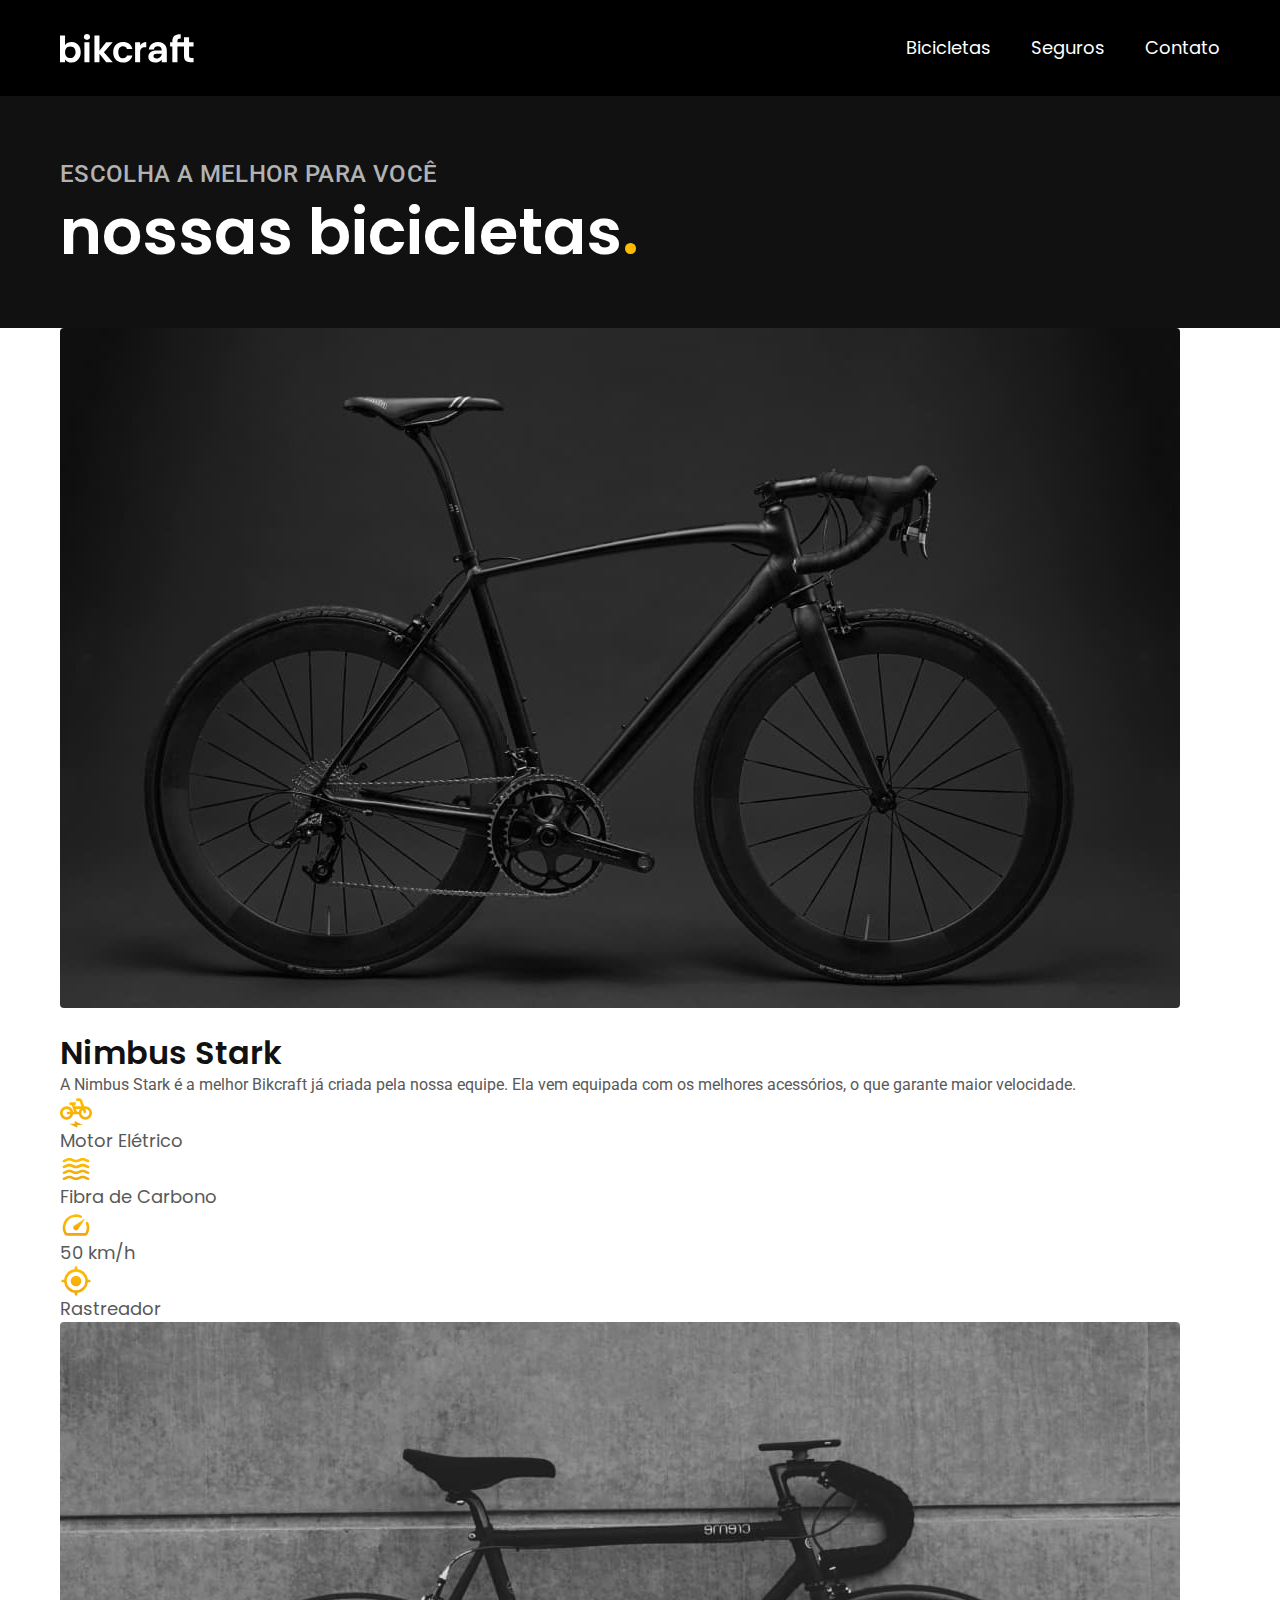
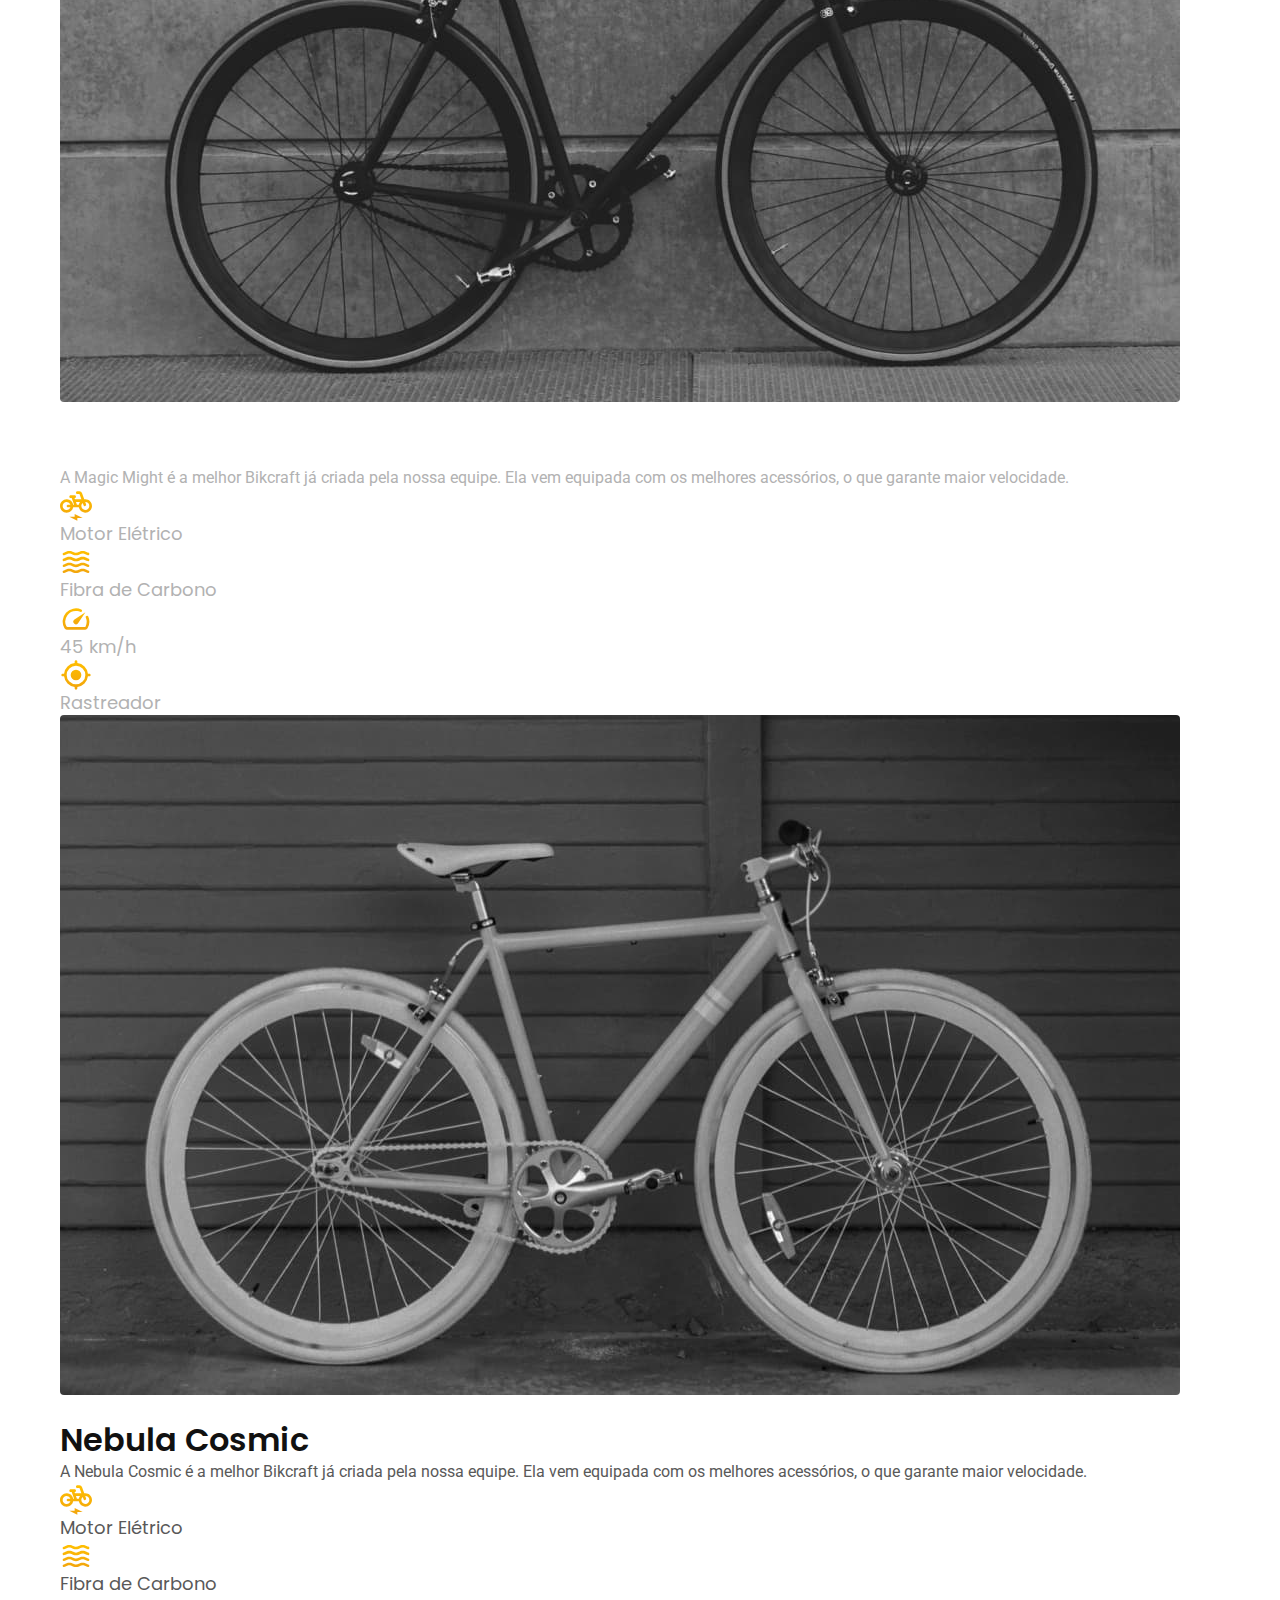
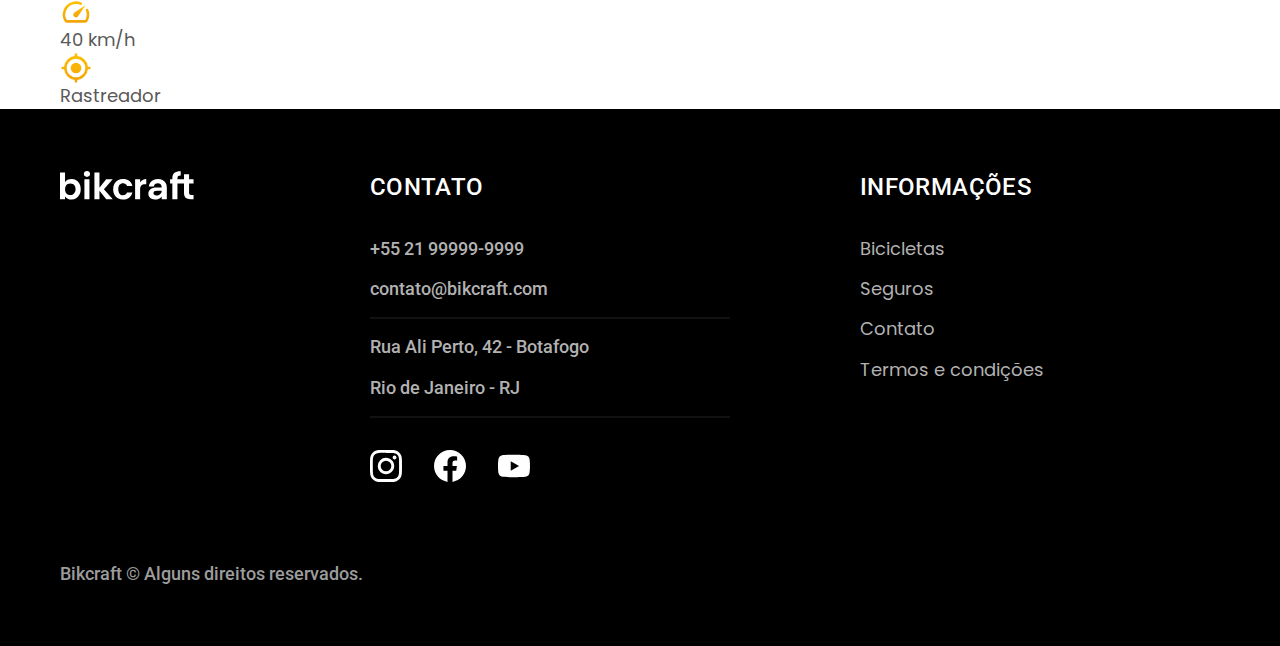
==== bicicletas.html @ f4caabc3 "Página das bicicletas" ====
<!DOCTYPE html>
<html lang="pt-br">

<head>
  <meta charset="UTF-8">
  <meta http-equiv="X-UA-Compatible" content="IE=edge">
  <meta name="viewport" content="width=device-width, initial-scale=1.0">
  <meta name="description" content="Bicicletas bikcraft.">
  <link rel="stylesheet" href="./css/style.css">
  <link rel="preconnect" href="https://fonts.googleapis.com">
  <link rel="preconnect" href="https://fonts.gstatic.com" crossorigin>
  <link href="https://fonts.googleapis.com/css2?family=Merriweather:ital,wght@1,900&family=Poppins:wght@400;600&family=Roboto:wght@500&display=swap" rel="stylesheet">
  <title>Bicicletas | Bikcraft</title>
</head>

<body id="bicicletas">

  <header class="header-bg">
    <div class="header container">
      <a href="./">
        <img src="./img/bikcraft.svg" alt="Bikcraft">
      </a>
      <nav aria-label="primaria">
        <ul class="header-menu font-1-m cor-0">
          <li><a href="./bicicletas.html">Bicicletas</a></li>
          <li><a href="./seguros.html">Seguros</a></li>
          <li><a href="./contato.html">Contato</a></li>
        </ul>
      </nav>
    </div>
  </header>

  <main>
    <div class="titulo-bg">
      <div class="titulo container">
        <p class="font-2-l-b cor-5">Escolha a melhor para você</p>
        <h1 class="font-1-xxl cor-0">nossas bicicletas<span class="cor-p1">.</span></h1>
      </div>
    </div>

    <div class="bicicletas-bg">
      <div class="bicicletas container">
        <div class="bicicletas-imagem">
          <img src="./img/bicicletas/nimbus.jpg" alt="Bicicleta preta">
          <span class="font-2-m cor-0">R$ 4999</span>
        </div>
        <div class="bicicletas-conteudo">
          <h2 class="font-1-xl">Nimbus Stark</h2>
          <p class="font-2-s cor-8">A Nimbus Stark é a melhor Bikcraft já criada pela nossa equipe. Ela vem equipada com os melhores acessórios, o que garante maior velocidade.</p>
          <ul class="font-1-m cor-8">
            <li><img src="./img/icones/eletrica.svg" alt="">
              Motor Elétrico
            </li>
            <li><img src="./img/icones/carbono.svg" alt="">
              Fibra de Carbono
            </li>
            <li><img src="./img/icones/velocidade.svg" alt="">
              50 km/h
            </li>
            <li><img src="./img/icones/rastreador.svg" alt="">
              Rastreador
            </li>
          </ul>
        </div>
      </div>
    </div>

    <div class="bicicletas-bg">
      <div class="bicicletas container">
        <div class="bicicletas-imagem">
          <img src="./img/bicicletas/magic.jpg" alt="Bicicleta preta">
          <span class="font-2-m cor-0">R$ 2499</span>
        </div>
        <div class="bicicletas-conteudo">
          <h2 class="font-1-xl cor-0">Magic Might</h2>
          <p class="font-2-s cor-5">A Magic Might é a melhor Bikcraft já criada pela nossa equipe. Ela vem equipada com os melhores acessórios, o que garante maior velocidade.</p>
          <ul class="font-1-m cor-5">
            <li><img src="./img/icones/eletrica.svg" alt="">
              Motor Elétrico
            </li>
            <li><img src="./img/icones/carbono.svg" alt="">
              Fibra de Carbono
            </li>
            <li><img src="./img/icones/velocidade.svg" alt="">
              45 km/h
            </li>
            <li><img src="./img/icones/rastreador.svg" alt="">
              Rastreador
            </li>
          </ul>
        </div>
      </div>
    </div>

    <div class="bicicletas-bg">
      <div class="bicicletas container">
        <div class="bicicletas-imagem">
          <img src="./img/bicicletas/nebula.jpg" alt="Bicicleta preta">
          <span class="font-2-m cor-0">R$ 3999</span>
        </div>
        <div class="bicicletas-conteudo">
          <h2 class="font-1-xl">Nebula Cosmic</h2>
          <p class="font-2-s cor-8">A Nebula Cosmic é a melhor Bikcraft já criada pela nossa equipe. Ela vem equipada com os melhores acessórios, o que garante maior velocidade.</p>
          <ul class="font-1-m cor-8">
            <li><img src="./img/icones/eletrica.svg" alt="">
              Motor Elétrico
            </li>
            <li><img src="./img/icones/carbono.svg" alt="">
              Fibra de Carbono
            </li>
            <li><img src="./img/icones/velocidade.svg" alt="">
              40 km/h
            </li>
            <li><img src="./img/icones/rastreador.svg" alt="">
              Rastreador
            </li>
          </ul>
        </div>
      </div>
    </div>

  </main>

  <footer class="footer-bg">
    <div class="footer container">
      <img src="./img/bikcraft.svg" alt="Bikcraft">
      <div class="footer-contato">
        <h3 class="font-2-l-b cor-0">Contato</h3>
        <ul class="font-2-m cor-5">
          <li><a href="tel:+5521999999999">+55 21 99999-9999</a></li>
          <li><a href="mailto:contato@bikcraft.com">contato@bikcraft.com</a></li>
          <li>Rua Ali Perto, 42 - Botafogo</li>
          <li>Rio de Janeiro - RJ</li>
        </ul>
        <div class="footer-redes">
          <a href="./"><img src="./img/redes/instagram.svg" alt="Instagram"></a>
          <a href="./"><img src="./img/redes/facebook.svg" alt="Facebook"></a>
          <a href="./"><img src="./img/redes/youtube.svg" alt="Youtube"></a>
        </div>
      </div>
      <div class="footer-informacoes">
        <h3 class="font-2-l-b cor-0">Informações</h3>
        <nav>
          <ul class="font-1-m cor-5">
            <li><a href="./bicicletas.html">Bicicletas</a></li>
            <li><a href="./seguros.html">Seguros</a></li>
            <li><a href="./contato.html">Contato</a></li>
            <li><a href="./termos.html">Termos e condições</a></li>
          </ul>
        </nav>
      </div>
      <p class="footer-copy font-2-m cor-6">Bikcraft © Alguns direitos reservados.</p>
    </div>
  </footer>

</body>

</html>
---- css/style.css ----
@import "./global/global.css";
@import "./utilidades/tipografia.css";
@import "./utilidades/cores.css";

@import "./global/header.css";
@import "./global/footer.css";

/* Utilidades */
@import "./utilidades/componentes.css";

/* Home */
@import "./home/introducao.css";
@import "./home/tecnologia.css";
@import "./home/parceiros.css";
@import "./home/depoimento.css";

/* Bicicletas */
@import "./bicicletas/bicicletas-lista.css";
@import "./bicicletas/bicicletas.css";

/* Seguros */
@import "./seguros/seguros.css";

/* Termos */
@import "./termos/termos.css";
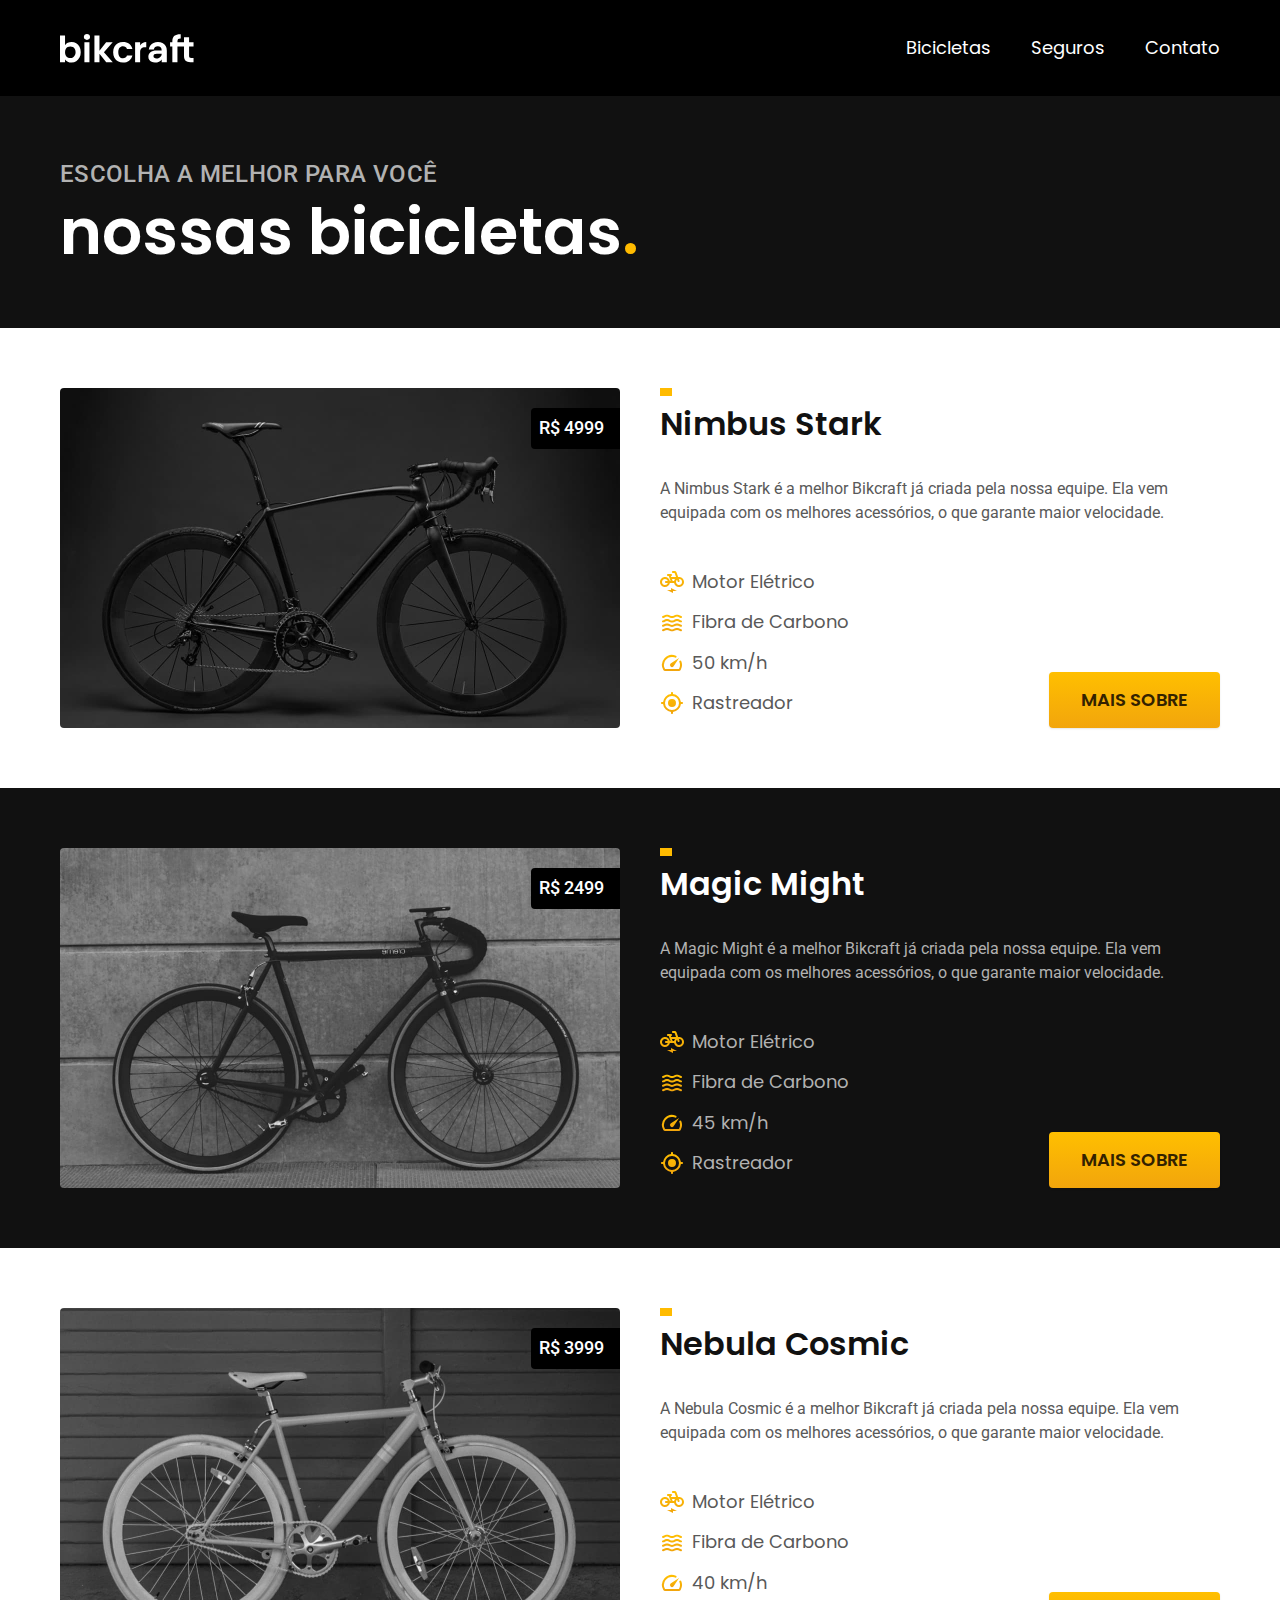
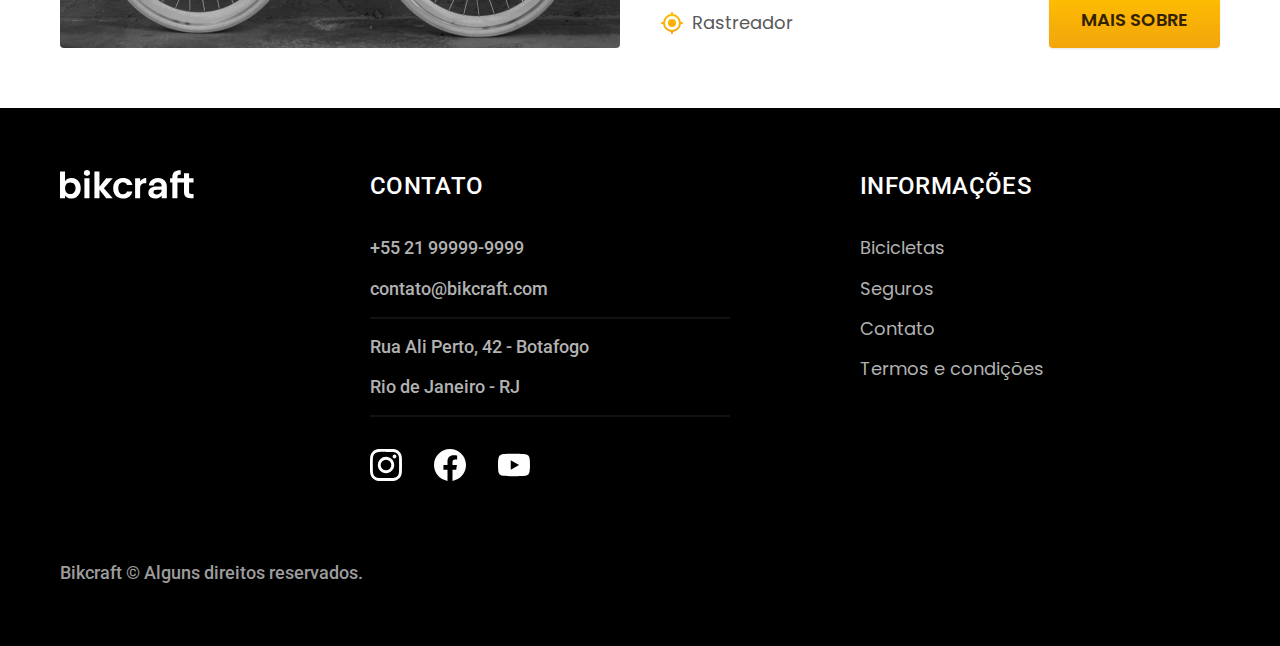
==== commit 837328b9: "Ajustes do bicicletas.css" ====
--- a/bicicletas.html
+++ b/bicicletas.html
@@ -61,6 +61,7 @@
               Rastreador
             </li>
           </ul>
+          <a href="./bicicletas/nimbus.html" class="botao seta">Mais Sobre</a>
         </div>
       </div>
     </div>
@@ -88,6 +89,7 @@
               Rastreador
             </li>
           </ul>
+          <a href="./bicicletas/magic.html" class="botao seta">Mais Sobre</a>
         </div>
       </div>
     </div>
@@ -115,6 +117,7 @@
               Rastreador
             </li>
           </ul>
+          <a href="./bicicletas/nebula.html" class="botao seta">Mais Sobre</a>
         </div>
       </div>
     </div>
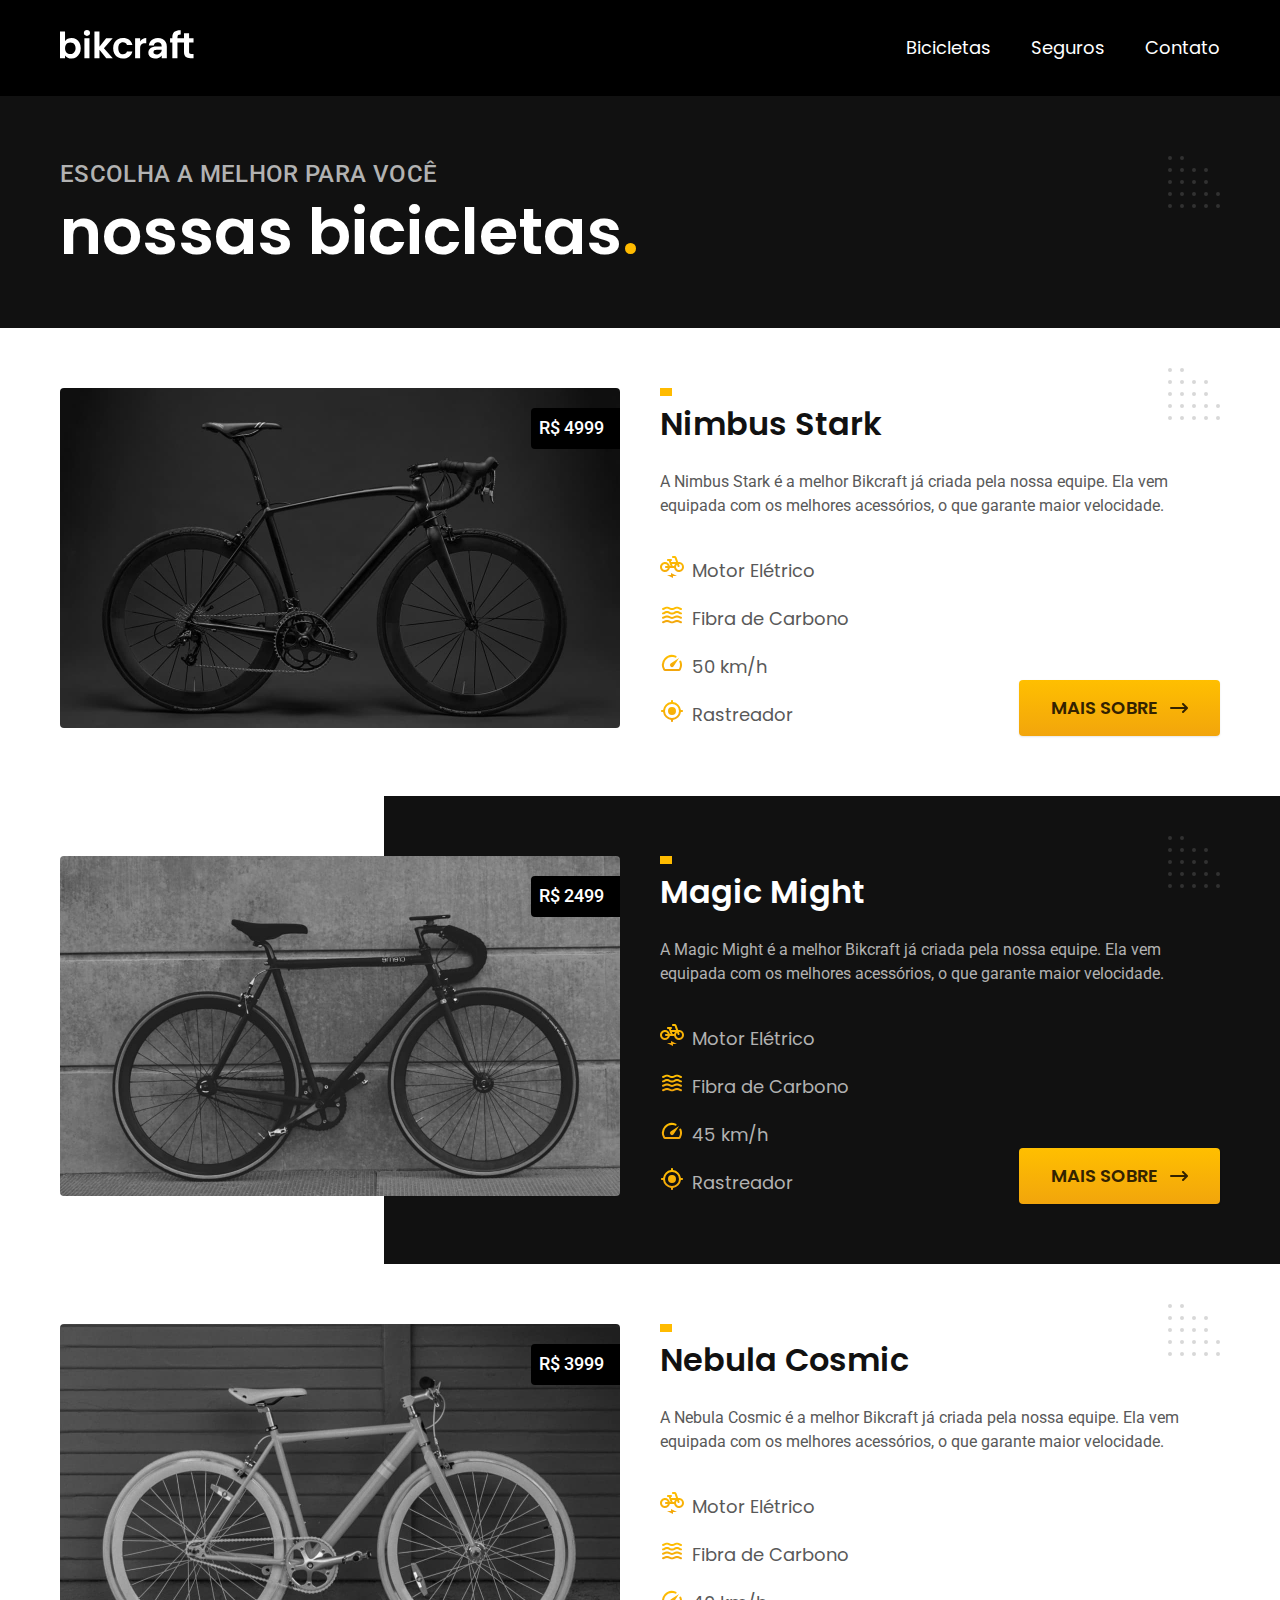
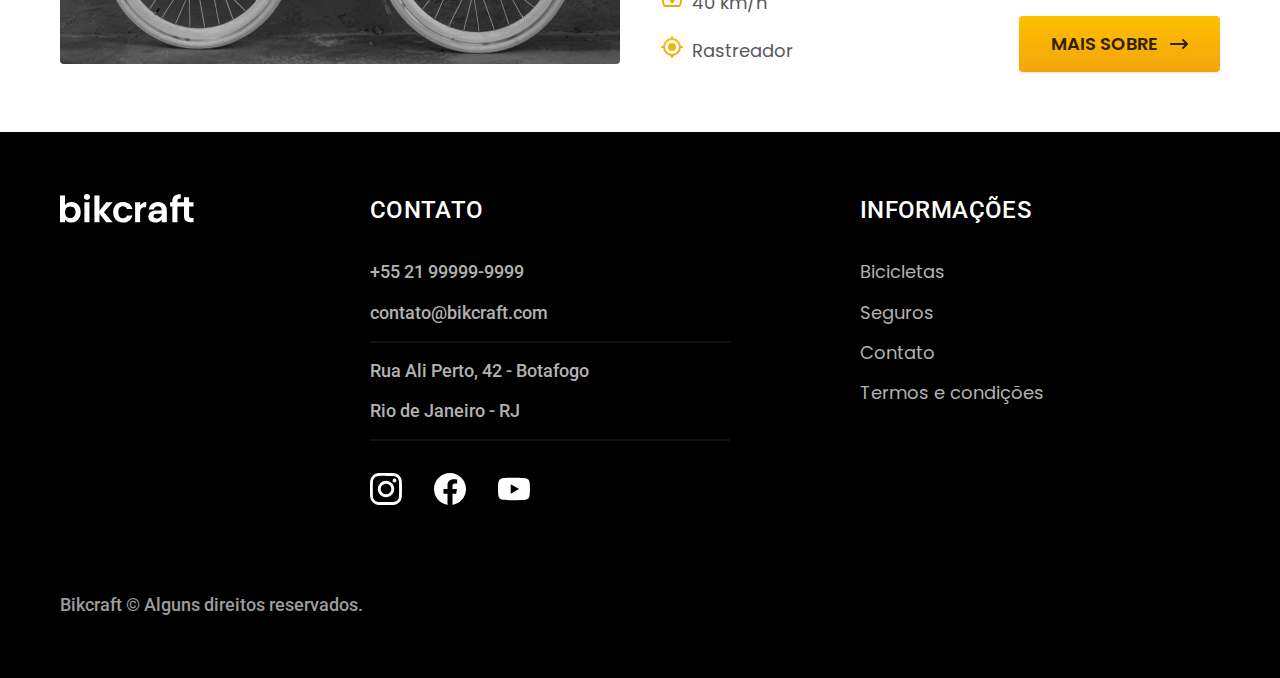
==== commit d063f190: "Ajuste do css para carregar antes do conteudo" ====
--- a/bicicletas.html
+++ b/bicicletas.html
@@ -6,6 +6,7 @@
   <meta http-equiv="X-UA-Compatible" content="IE=edge">
   <meta name="viewport" content="width=device-width, initial-scale=1.0">
   <meta name="description" content="Bicicletas bikcraft.">
+  <link rel="preload" href="./css/style.css" as="style">
   <link rel="stylesheet" href="./css/style.css">
   <link rel="preconnect" href="https://fonts.googleapis.com">
   <link rel="preconnect" href="https://fonts.gstatic.com" crossorigin>
--- a/css/style.css
+++ b/css/style.css
@@ -7,6 +7,7 @@
 
 /* Utilidades */
 @import "./utilidades/componentes.css";
+@import "./utilidades/formulario.css";
 
 /* Home */
 @import "./home/introducao.css";
@@ -18,8 +19,21 @@
 @import "./bicicletas/bicicletas-lista.css";
 @import "./bicicletas/bicicletas.css";
 
+/* Bicicleta */
+@import "./bicicleta/bicicleta.css";
+@import "./bicicleta/seguro.css";
+
 /* Seguros */
 @import "./seguros/seguros.css";
+@import "./seguros/vantagens.css";
+@import "./seguros/perguntas.css";
+
+/* Contato */
+@import "./contato/contato.css";
+@import "./contato/lojas.css";
+
+/* Orçamento */
+@import "./orcamento/orcamento.css";
 
 /* Termos */
 @import "./termos/termos.css";
--- a/css/style.css
+++ b/css/style.css
@@ -7,6 +7,7 @@
 
 /* Utilidades */
 @import "./utilidades/componentes.css";
+@import "./utilidades/formulario.css";
 
 /* Home */
 @import "./home/introducao.css";
@@ -18,8 +19,21 @@
 @import "./bicicletas/bicicletas-lista.css";
 @import "./bicicletas/bicicletas.css";
 
+/* Bicicleta */
+@import "./bicicleta/bicicleta.css";
+@import "./bicicleta/seguro.css";
+
 /* Seguros */
 @import "./seguros/seguros.css";
+@import "./seguros/vantagens.css";
+@import "./seguros/perguntas.css";
+
+/* Contato */
+@import "./contato/contato.css";
+@import "./contato/lojas.css";
+
+/* Orçamento */
+@import "./orcamento/orcamento.css";
 
 /* Termos */
 @import "./termos/termos.css";
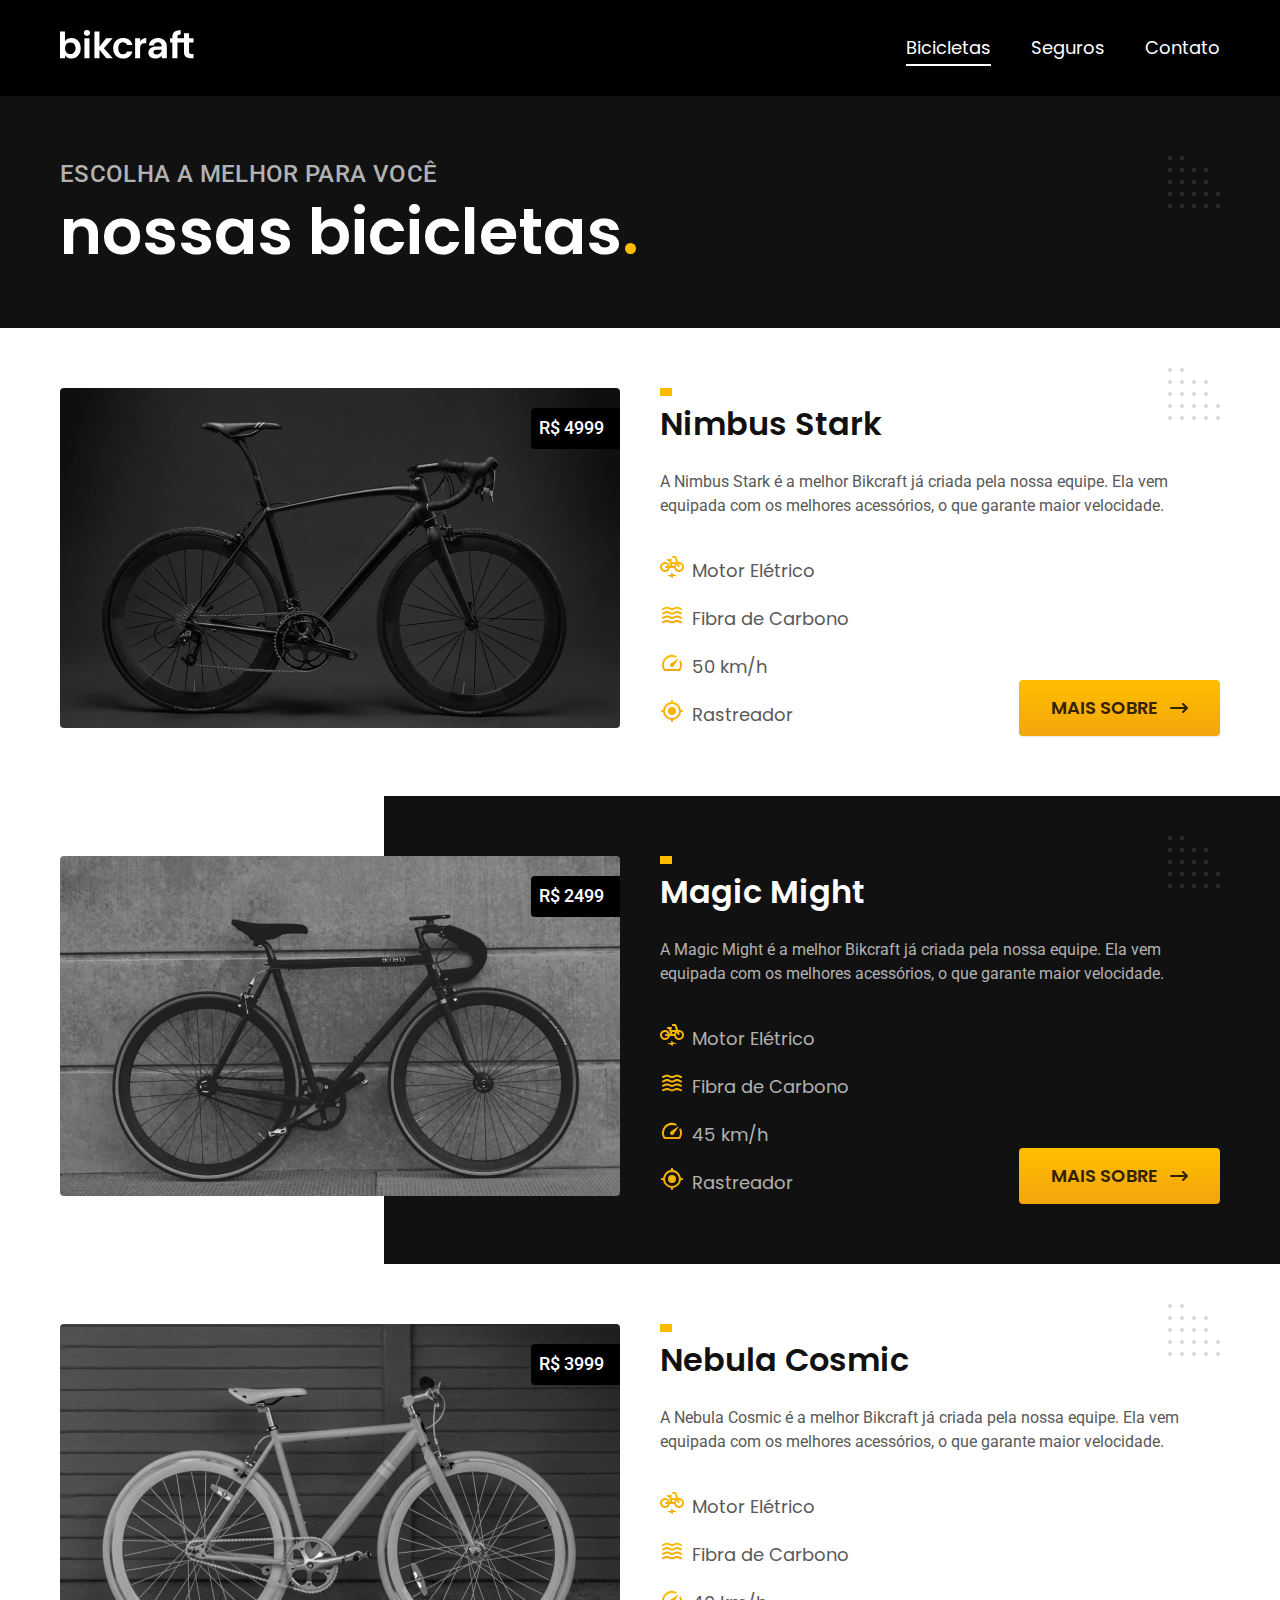
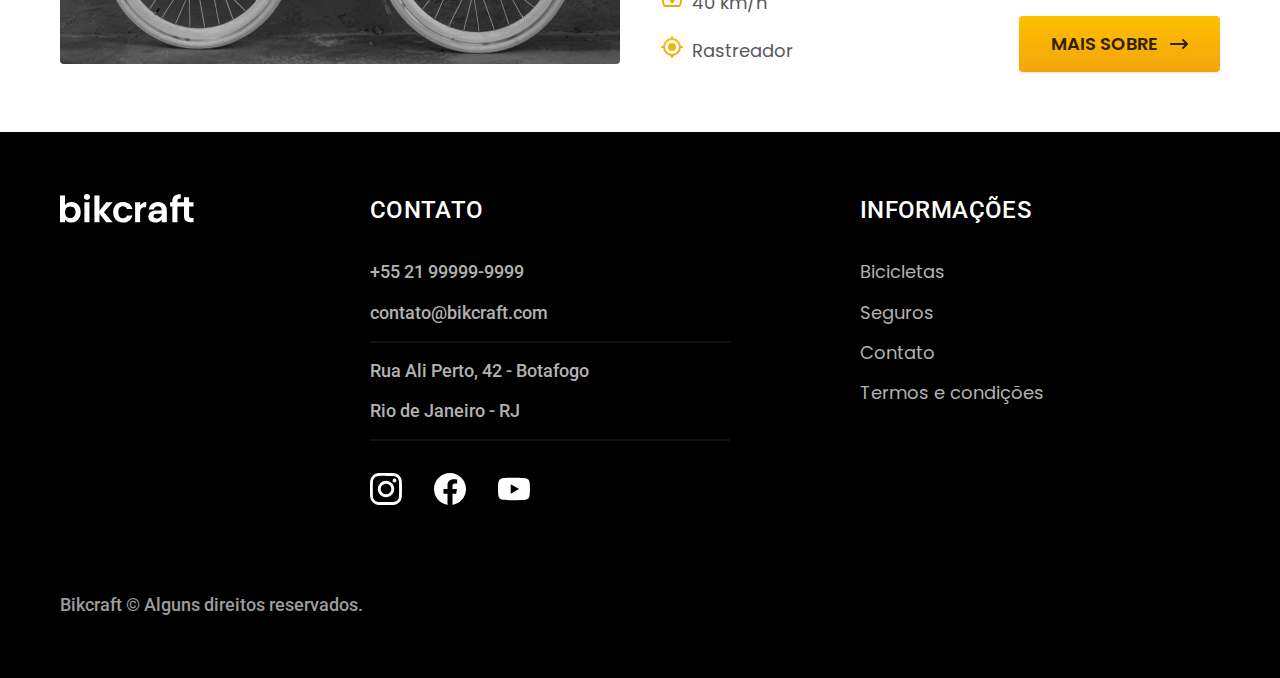
==== commit 35196be8: "Ajustando o .js caso ele não carregue" ====
--- a/bicicletas.html
+++ b/bicicletas.html
@@ -11,6 +11,7 @@
   <link rel="preconnect" href="https://fonts.googleapis.com">
   <link rel="preconnect" href="https://fonts.gstatic.com" crossorigin>
   <link href="https://fonts.googleapis.com/css2?family=Merriweather:ital,wght@1,900&family=Poppins:wght@400;600&family=Roboto:wght@500&display=swap" rel="stylesheet">
+  <script>document.documentElement.classList.add('js');</script>
   <title>Bicicletas | Bikcraft</title>
 </head>
 
@@ -156,7 +157,7 @@
       <p class="footer-copy font-2-m cor-6">Bikcraft © Alguns direitos reservados.</p>
     </div>
   </footer>
-
+  <script src="./js/script.js"></script>
 </body>
 
 </html>--- a/css/style.css
+++ b/css/style.css
@@ -1,6 +1,7 @@
 @import "./global/global.css";
 @import "./utilidades/tipografia.css";
 @import "./utilidades/cores.css";
+@import "./utilidades/animacao.css";
 
 @import "./global/header.css";
 @import "./global/footer.css";
--- a/css/style.css
+++ b/css/style.css
@@ -1,6 +1,7 @@
 @import "./global/global.css";
 @import "./utilidades/tipografia.css";
 @import "./utilidades/cores.css";
+@import "./utilidades/animacao.css";
 
 @import "./global/header.css";
 @import "./global/footer.css";
